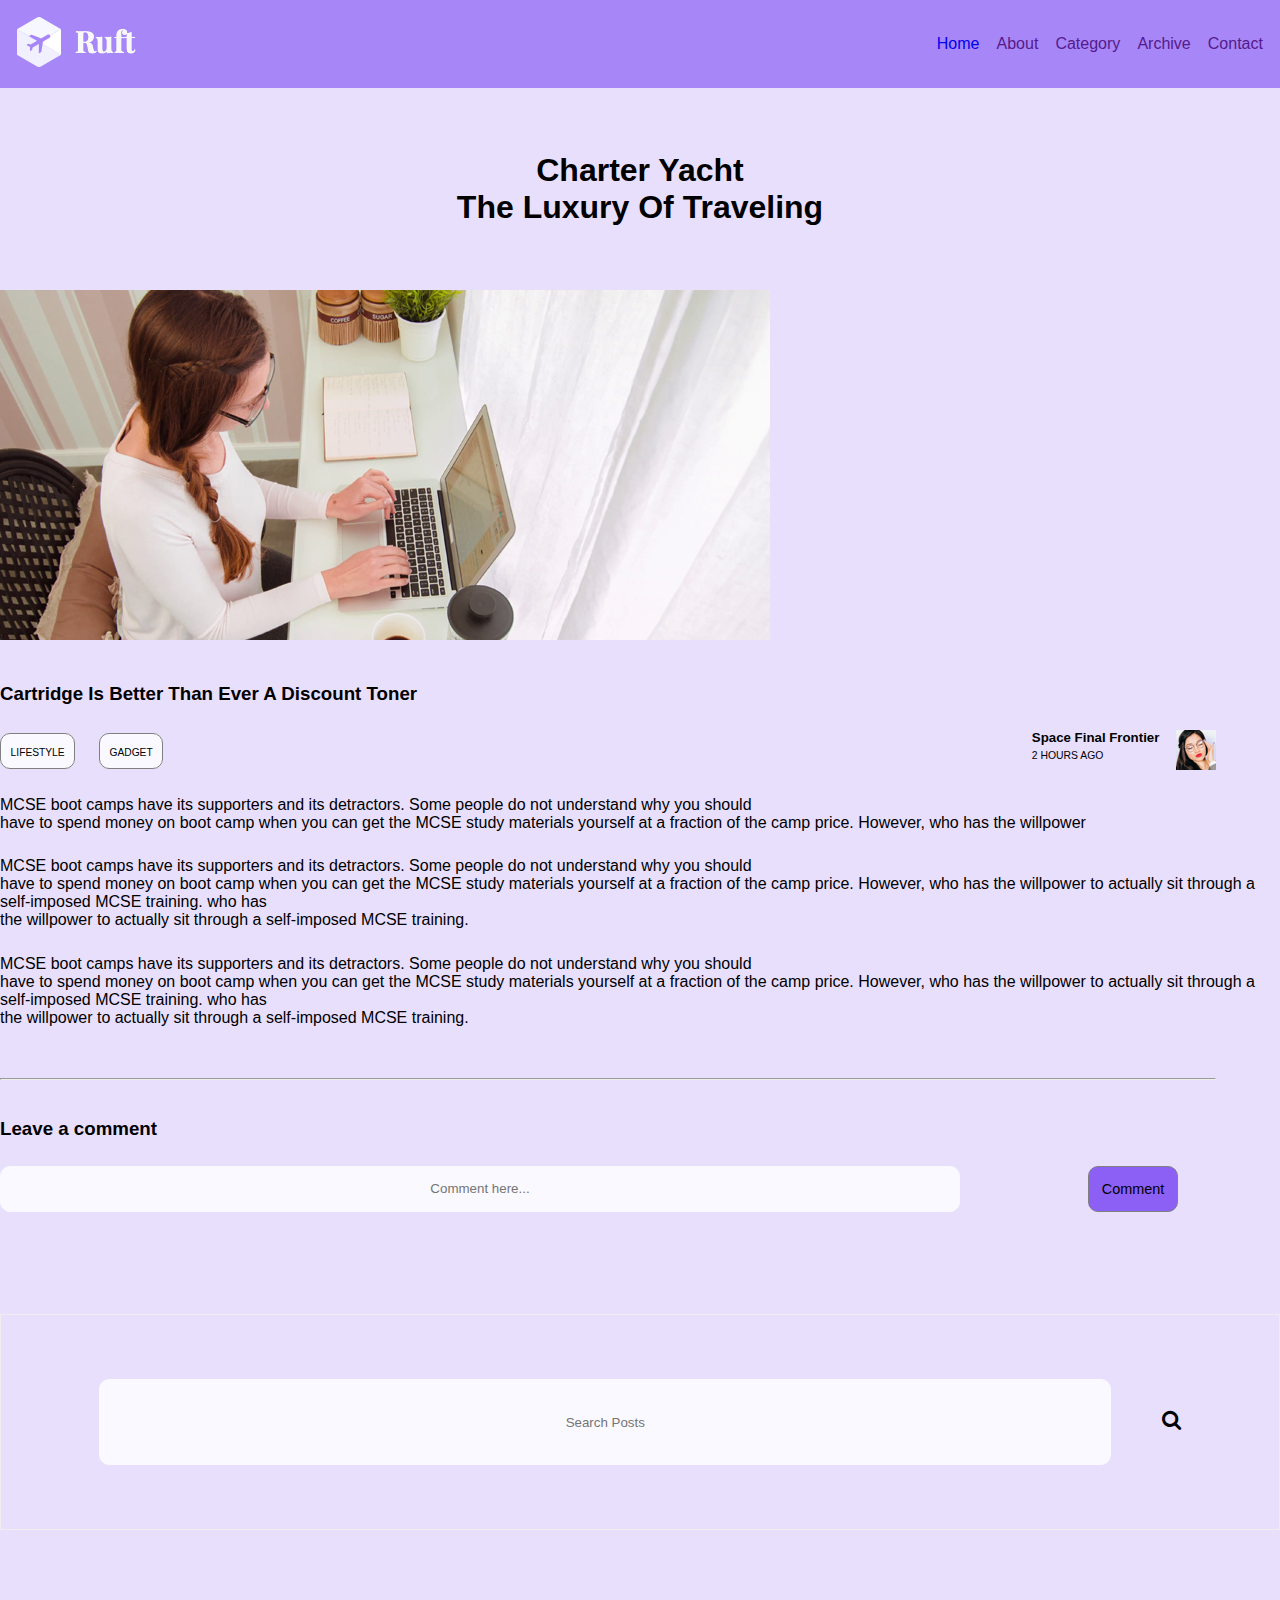
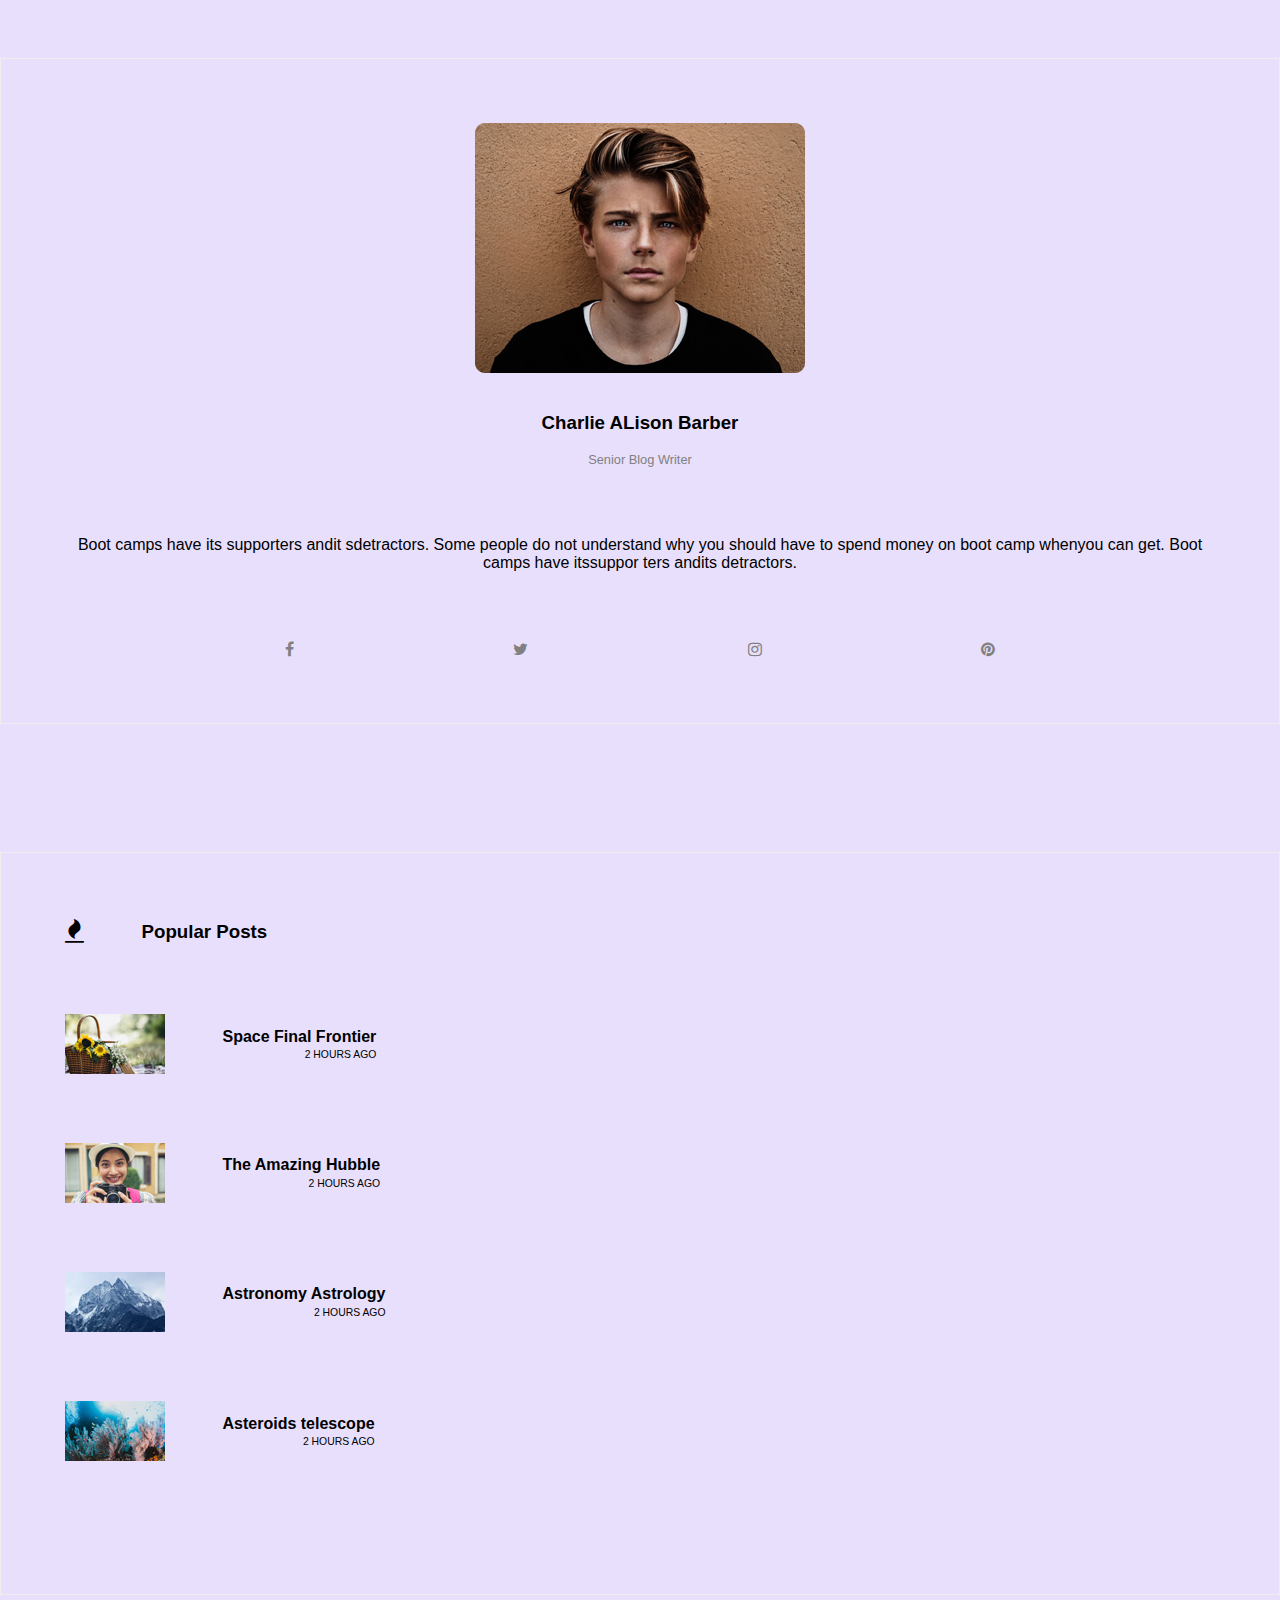
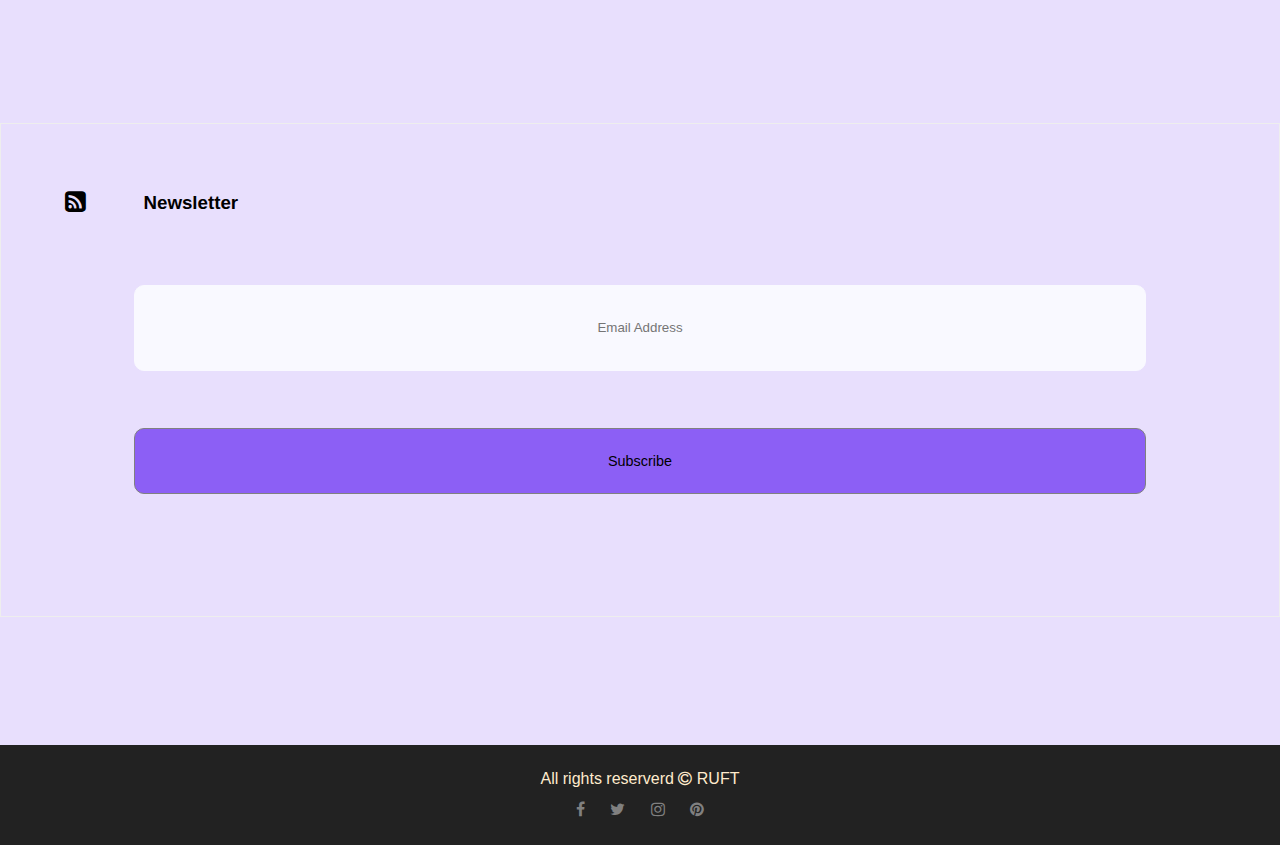
==== html/blog-post.html @ 69827016 "First commit" ====
<!DOCTYPE html>
<html lang="en">
<head>
    <meta charset="UTF-8">
    <meta name="viewport" content="width=device-width, initial-scale=1.0">
    <meta http-equiv="X-UA-Compatible" content="ie=edge">
    <title>RUFT</title>
    <link rel = "stylesheet" type = "text/css" href = "https://stackpath.bootstrapcdn.com/font-awesome/4.7.0/css/font-awesome.min.css"/>
    <link rel = "stylesheet" type = "text/css" href = "../css/blog-post.css" />
</head>
<body>
    <div class="container">

        <div class="logo">
            <a href="index.html"><img src="../images/logo.png"/></a>
        </div>
      
        <ul class="menu">
            <a class="menu-item" href="index.html"><li>Home</li></a>
            <a class="menu-item" href=""><li>About</li></a>
            <a class="menu-item" href=""><li>Category</li></a>
            <a class="menu-item" href=""><li>Archive</li></a>
            <a class="menu-item" href=""><li>Contact</li></a>
        </ul>
      
        <h1 class="header">
            Charter Yacht<br>The Luxury Of Traveling
        </h1>
      
        <div class="blog">
            <div class="article">
                <img src="../images/news-blog.jpg">
                <h3>Cartridge Is Better Than Ever A Discount Toner</h3>
                <div class="blog-details">
                    <div class="tags">
                        <span class="tag"><a class="tag-link" href="#">LIFESTYLE</a></span>
                        <span class="tag"><a class="tag-link" href="#">GADGET</a></span>
                    </div>
                    <div class="user-details">
                        <div class="user-name">
                            <h5>Space Final Frontier</h5>
                            <span class="time">2 HOURS AGO</span>
                        </div> 
                        <img src="../images/user-img.jpg">
                    </div>
                </div>
                <p>MCSE boot camps have its supporters and its detractors. Some people do not understand why you should<br>have to spend money on boot camp when you can get the MCSE study materials yourself at a fraction of the camp price. However, who has the willpower</p>
                <p>MCSE boot camps have its supporters and its detractors. Some people do not understand why you should<br>have to spend money on boot camp when you can get the MCSE study materials yourself at a fraction of the camp price. However, who has the willpower to actually sit through a self-imposed MCSE training. who has<br>the willpower to actually sit through a self-imposed MCSE training.</p>
                <p>MCSE boot camps have its supporters and its detractors. Some people do not understand why you should<br>have to spend money on boot camp when you can get the MCSE study materials yourself at a fraction of the camp price. However, who has the willpower to actually sit through a self-imposed MCSE training. who has<br>the willpower to actually sit through a self-imposed MCSE training.</p>
                <hr class="horizonral-line">

                <h3>Leave a comment</h3>
              
                <div class="comment">
                    <input class="comment-input" type="text" placeholder="Comment here..."/>
                    <p class="comment-button"><a class="comment-link" href="#">Comment</a></p>
                </div>
            </div>
        </div>
      
        <div class="sidebar">
            <div class="search">
                <input class="search-input" type="text" placeholder="Search Posts"/>
                <a class="search-link" href="#"><i class="fa fa-search"></i></a>
            </div>
            <div class="author">
                <img src="../images/user2.png">
                <h3>Charlie ALison Barber</h3>
                <p class="job-title">Senior Blog Writer</p>
                <p class="author-description">Boot camps have its supporters andit sdetractors. Some people do not understand why you should have to spend money on boot camp whenyou can get. Boot camps have itssuppor ters andits detractors.</p>
                <ul class="social">
                    <li><a class="social-link" href="#"><i class="fa fa-facebook-f"></i></a></li>
                    <li><a class="social-link" href="#"><i class="fa fa-twitter"></i></a></li>
                    <li><a class="social-link" href="#"><i class="fa fa-instagram"></i></a></li>
                    <li><a class="social-link" href="#"><i class="fa fa-pinterest"></i></a></li>
                </ul>
            </div>
            <div class="popular-posts">
                <div class="row">
                    <span class="popular-icon"><i class="fa fa-fire"></i></span>
                    <div class="row-item"><h3>Popular Posts</h3></div>
                </div>
                <div class="row">
                    <img src="../images/r1.jpg">
                    <div class="row-item">
                        <h4>Space Final Frontier</h4>
                        <p class="time">2 HOURS AGO</p>
                    </div>
                </div>
                <div class="row">
                    <img src="../images/r2.jpg">
                    <div class="row-item">
                        <h4>The Amazing Hubble</h4>
                        <p class="time">2 HOURS AGO</p>
                    </div>
                </div>
                <div class="row">
                    <img src="../images/r3.jpg">
                    <div class="row-item">
                        <h4>Astronomy Astrology</h4>
                        <p class="time">2 HOURS AGO</p>
                    </div>
                </div>
                <div class="row">
                    <img src="../images/r4.jpg">
                    <div class="row-item">
                        <h4>Asteroids telescope</h4>
                        <p class="time">2 HOURS AGO</p>
                    </div>
                </div>
            </div>

            <div class="newsletter">
                <div class="row">
                    <span class="popular-icon"><i class="fa fa-rss-square"></i></span>
                    <div class="row-item"><h3>Newsletter</h3></div>
                </div>

                <div class="subscribe">
                    <input class="search-input" type="text" placeholder="Email Address"/>
                    <p class="subscribe-button"><a class="subscribe-link" href="#">Subscribe</a></p>
                </div>
            </div>
        </div>
      
        <div class="footer">
            <div class="copyright">All rights reserverd <i class="fa fa-copyright"></i> RUFT</div>
            <ul class="footer-social">
                <li class="footer-social-link"><a class="social-link" href="#"><i class="fa fa-facebook-f"></i></a></li>
                <li class="footer-social-link"><a class="social-link" href="#"><i class="fa fa-twitter"></i></a></li>
                <li class="footer-social-link"><a class="social-link" href="#"><i class="fa fa-instagram"></i></a></li>
                <li class="footer-social-link"><a class="social-link" href="#"><i class="fa fa-pinterest"></i></a></li>
            </ul>
        </div>
    </div>
</body>
</html>
---- css/blog-post.css ----
* {
    padding: 0;
    margin: 0;
    font-family: sans-serif;
    box-sizing: border-box;
}

body {
    background-color: rgba(140, 95, 245, 0.2);
}

.container {
    display: grid;
    grid-template-columns: repeat(8, 1fr);
    grid-template-rows: auto;
    grid-template-areas: 
    "logo menuItems menuItems menuItems menuItems menuItems menuItems menuItems"
    "header header header header header header header header"
    ". blog blog blog blog sidebar sidebar ."
    "footer footer footer footer footer footer footer footer";
}

.menu {
    grid-area: menuItems;
    display: flex;
    flex-direction: row;
    justify-content: flex-end;
    list-style: none;
    align-items: center;
    background-color: rgba(140, 95, 245, 0.7);
}

.logo {
    grid-area: logo;
    background-color: rgba(140, 95, 245, 0.7);
    padding: 4%;
}

.menu-item {
    padding-right: 2%;
    text-decoration: none;
}

.header {
    grid-area: header;
    justify-self: center;
    text-align: center;
    padding-top: 5%;
    padding-bottom: 5%;

}

.blog {
    grid-area: blog;
}

h3 {
    padding-top: 3%;
}

p {
    padding-top: 2%;
}

.article {
    margin-bottom: 8%;
}

.blog-details {
    display: flex;
    flex-direction: row;
    justify-content: flex-start;
    margin-top: 2%;
    align-items: center;
}

.tag-link {
    text-decoration: none;
    color: black;
    font-size: 80%;
}

.tags {
    width: 30%;
}

.tag {
    font-size: 80%;
    padding: 2.5%;
    border: 1px grey solid;
    border-radius: 10px;
    width: 18%;
    text-align: center;
    background-color: #f9f9ff;
    margin: 2% 5% 0 0;
}

.user-details {
    display: flex;
    flex-direction: row;
    justify-content: flex-end;
    width: 65%;
}

.user-name {
    margin-right: 2%;
}

.horizonral-line {
    margin-top: 4%;
    width: 95%;
}

.comment {
    display: flex;
    flex-direction: row;
    justify-content: flex-start;
    margin-top: 2%;
}

.comment-link {
    text-decoration: none;
    color: black;
    font-size: 90%;
}

.comment-input {
    background-color: rgb(249, 249, 255);
    border: 0.5px rgb(249, 249, 255) solid;
    border-radius: 10px;
    text-align: center;
    width: 75%;
}

.comment-button {
    border: 1px grey solid;
    border-radius: 10px;
    text-align: center;
    background-color: rgb(140, 95, 245);
    margin-left: 10%;
    padding: 1%;
}

.sidebar {
    grid-area: sidebar;
    justify-self: center;
}

.search, .author, .popular-posts, .newsletter {
    border: 1px #EEE solid;
    padding: 5%;
    margin-bottom: 10%;
}

.search-input {
    background-color: rgb(249, 249, 255);
    border: 0.5px rgb(249, 249, 255) solid;
    border-radius: 10px;
    text-align: center;
    padding: 3% 0 3% 0;
    width: 88%;
}

.fa-search {
    font-size: 130%;
    padding-left: 4%;
}

.search-link {
    text-decoration: none;
    color: black;
}

.job-title {
    margin-top: -5px;
    color: grey;
    font-size: 80%;
}

.author-description {
    margin: 4% 0 6% 0;
}

.social {
    display: flex;
    flex-direction: row;
    list-style: none;
    justify-content: space-evenly;
}

.social-link {
    text-decoration: none;
    color: grey;
}

.popular-icon {
    font-size: 150%;
}

.row {
    display: flex;
    flex-direction: row;
    margin-bottom: 6%;
    align-items: center;
}

.row-item {
    margin-left: 5%;
}

.time {
    font-size: 65%;
    justify-self: end;
}

.subscribe {
    text-align: center;
    padding: 0 auto;
}

.subscribe-link {
    text-decoration: none;
    color: black;
    font-size: 90%;
}

.subscribe-button {
    margin: 5% auto;
    padding: 2%;
    border: 1px grey solid;
    border-radius: 10px;
    width: 88%;
    text-align: center;
    background-color: rgb(140, 95, 245);
}

.copyright {
    color: blanchedalmond;
    margin-top: 2%;
}

.footer-social {
    display: flex;
    flex-direction: row;
    list-style: none;
    justify-content: center;
}

.footer-social-link {
    text-decoration: none;
    color: grey;
    padding: 1%;
    margin-bottom: 1%;
}

.footer {
    grid-area: footer;
    background-color: #222222;
    height: 100%;
    text-align: center;
}


@media (min-width: 300px) and (max-width: 500px) {
    .container {
        display: grid;
        grid-template-columns: repeat(3, 1fr);
        grid-template-rows: auto;
        grid-template-areas: 
        "logo menuItems menuItems "
        "header header header "
        "blog blog blog "
        "sidebar sidebar sidebar "
        "footer footer footer ";
    }

    .search, .author, .popular-posts, .newsletter {
        text-align: center;
    }

    .button {
        width: 50%;
    }
}

@media (min-width: 501px) and (max-width: 720px) {
    .container {
        display: grid;
        grid-template-columns: repeat(3, 1fr);
        grid-template-rows: auto;
        grid-template-areas: 
        "logo menuItems menuItems "
        "header header header "
        "blog blog blog "
        "sidebar sidebar sidebar "
        "footer footer footer ";
    }

    .search, .author, .popular-posts, .newsletter {
        text-align: center;
    }

    .button {
        width: 25%;
    }
}

@media (min-width: 721px) and (max-width: 1540px) {
    .container {
        display: grid;
        grid-template-columns: repeat(6, 1fr);
        grid-template-rows: auto;
        grid-template-areas: 
        "logo logo menuItems menuItems menuItems menuItems"
        "header header header header header header"
        "blog blog blog blog blog blog"
        "sidebar sidebar sidebar sidebar sidebar sidebar "
        "footer footer footer footer footer footer";
    }

    .search, .author, .popular-posts, .newsletter {
        text-align: center;
    }

    .button {
        width: 25%;
    }
}
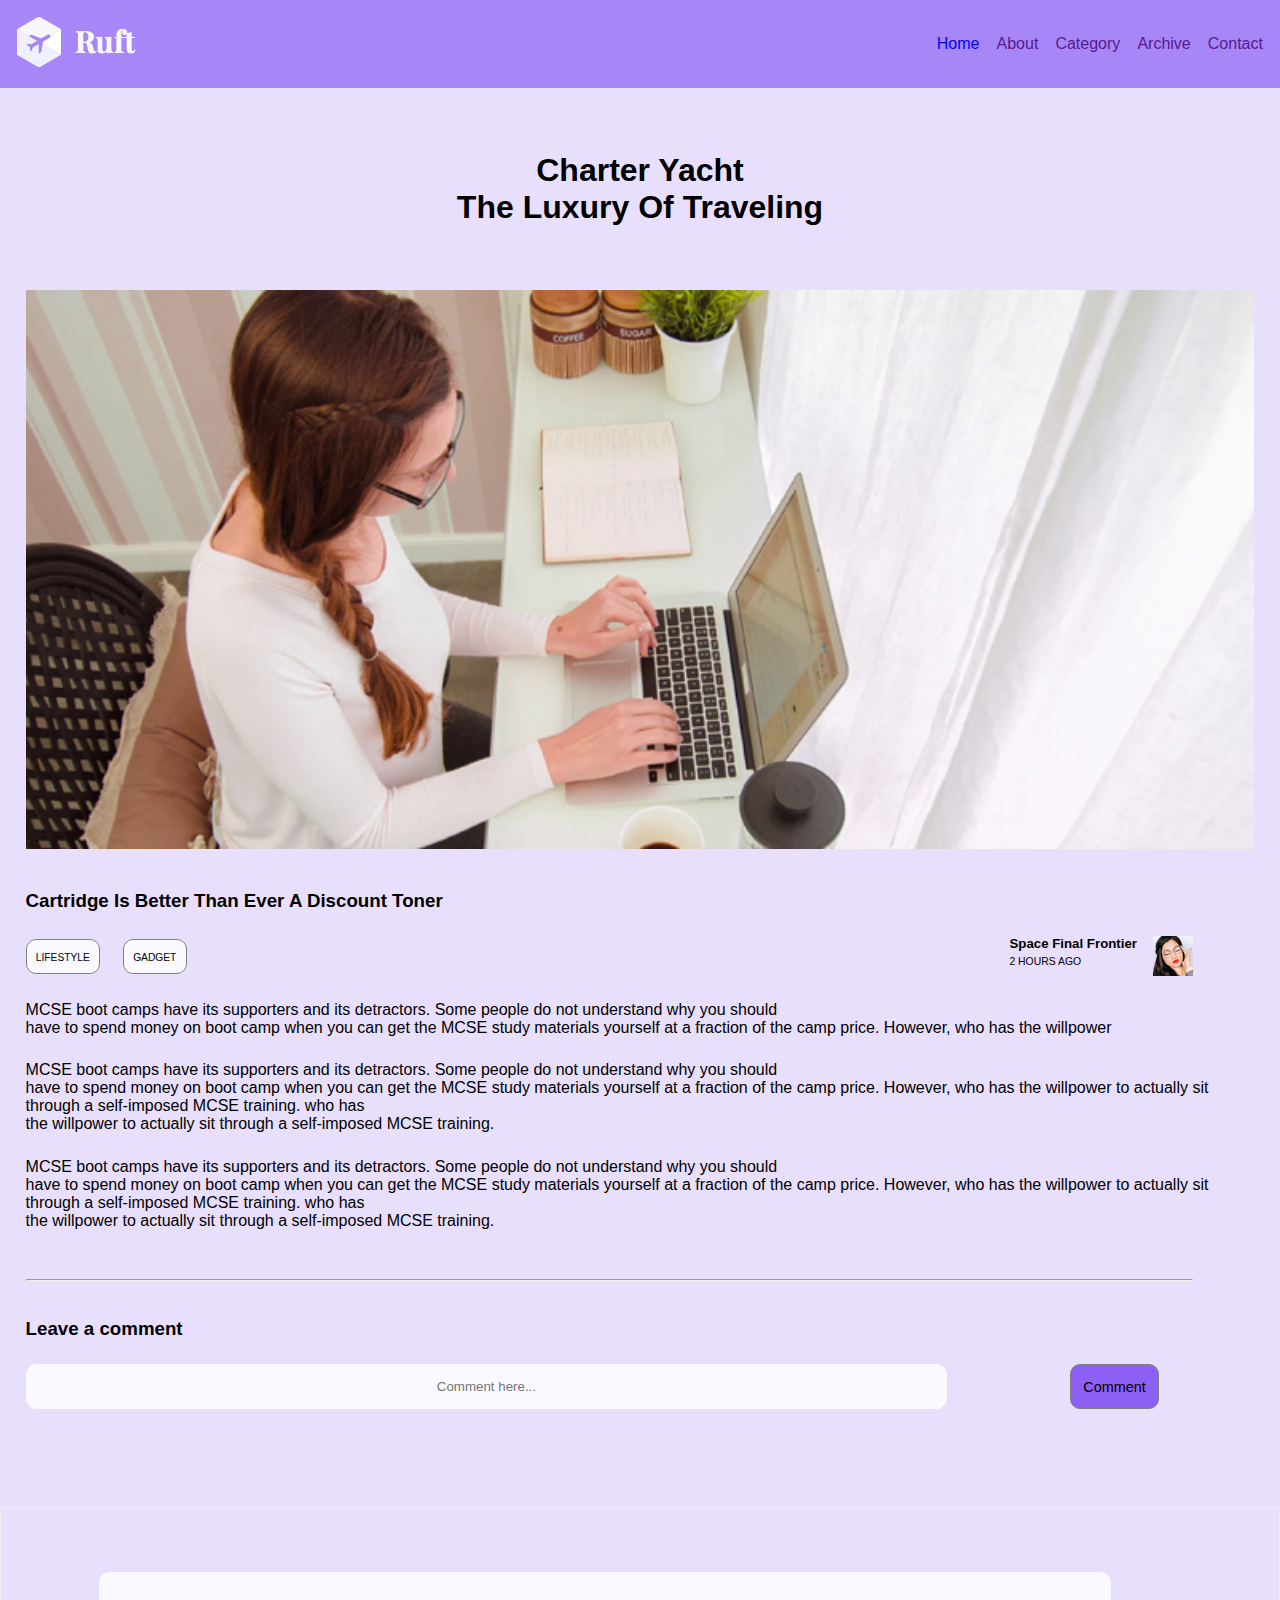
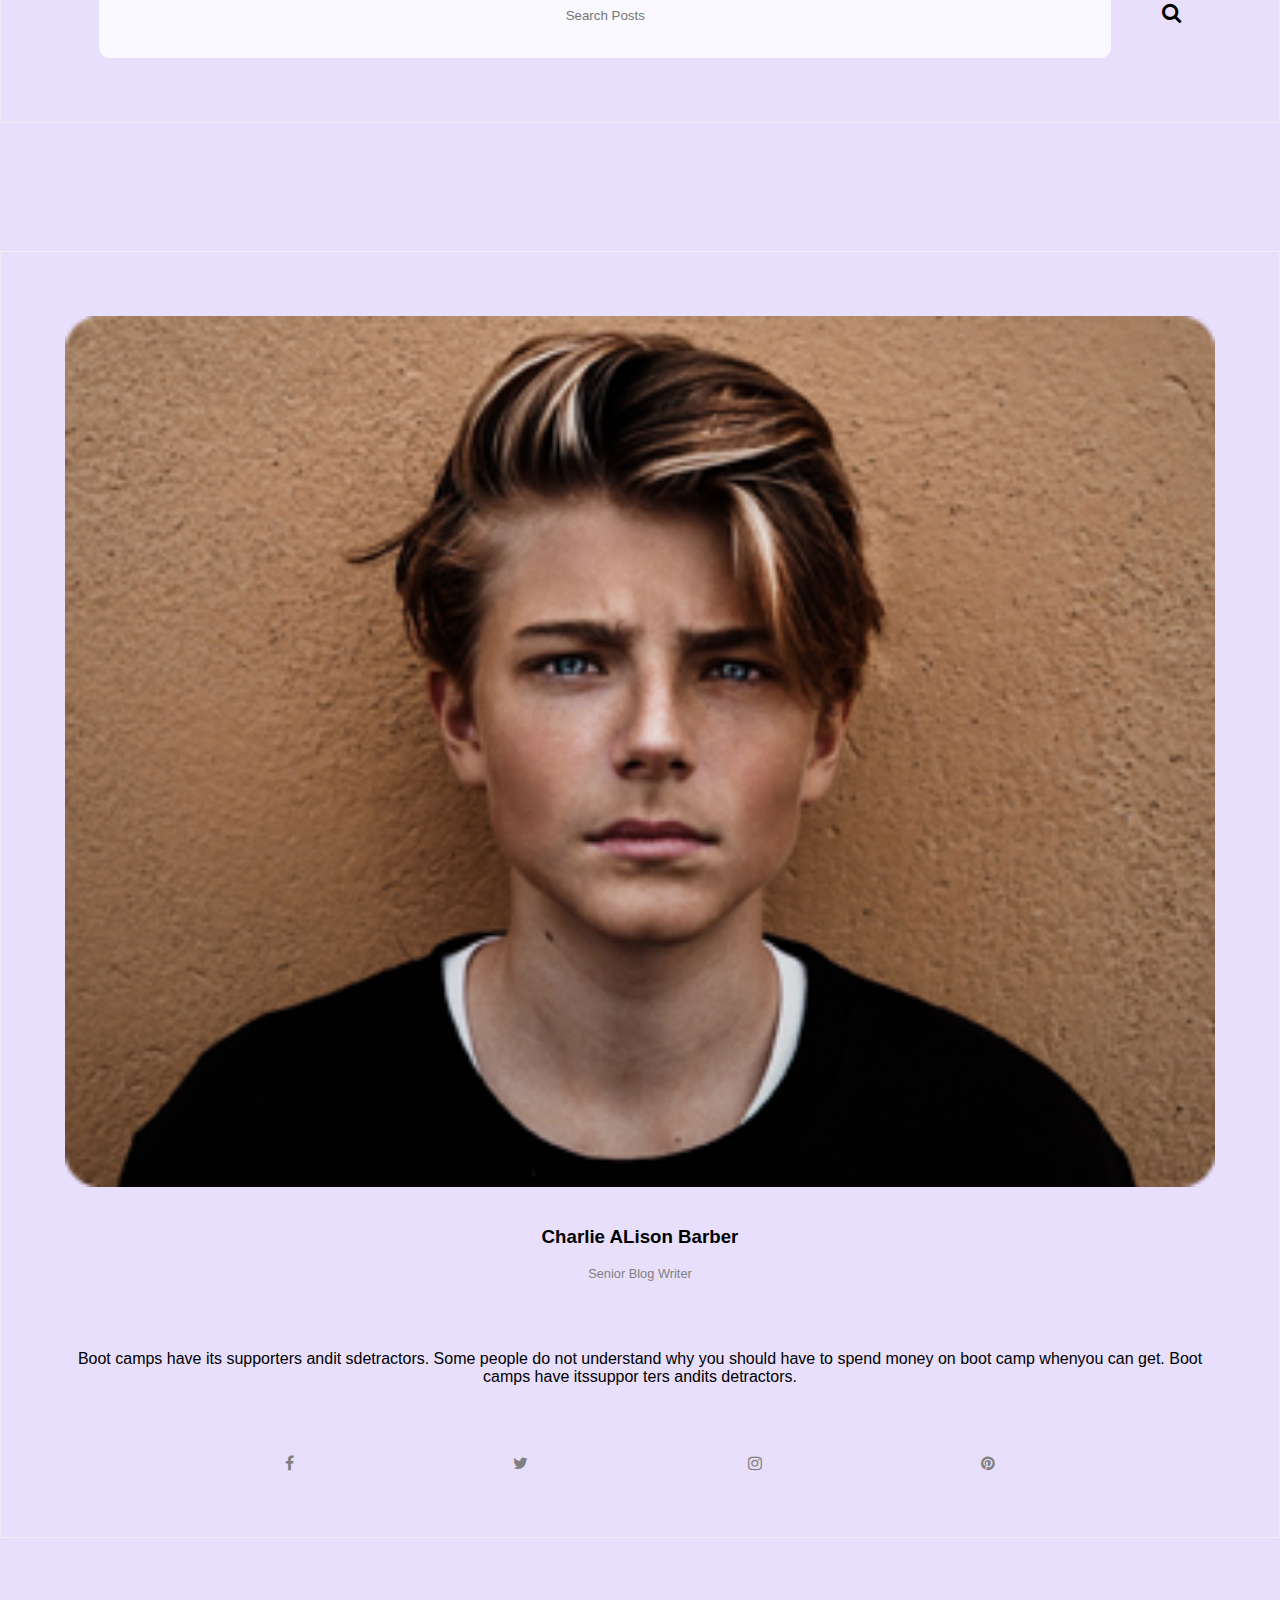
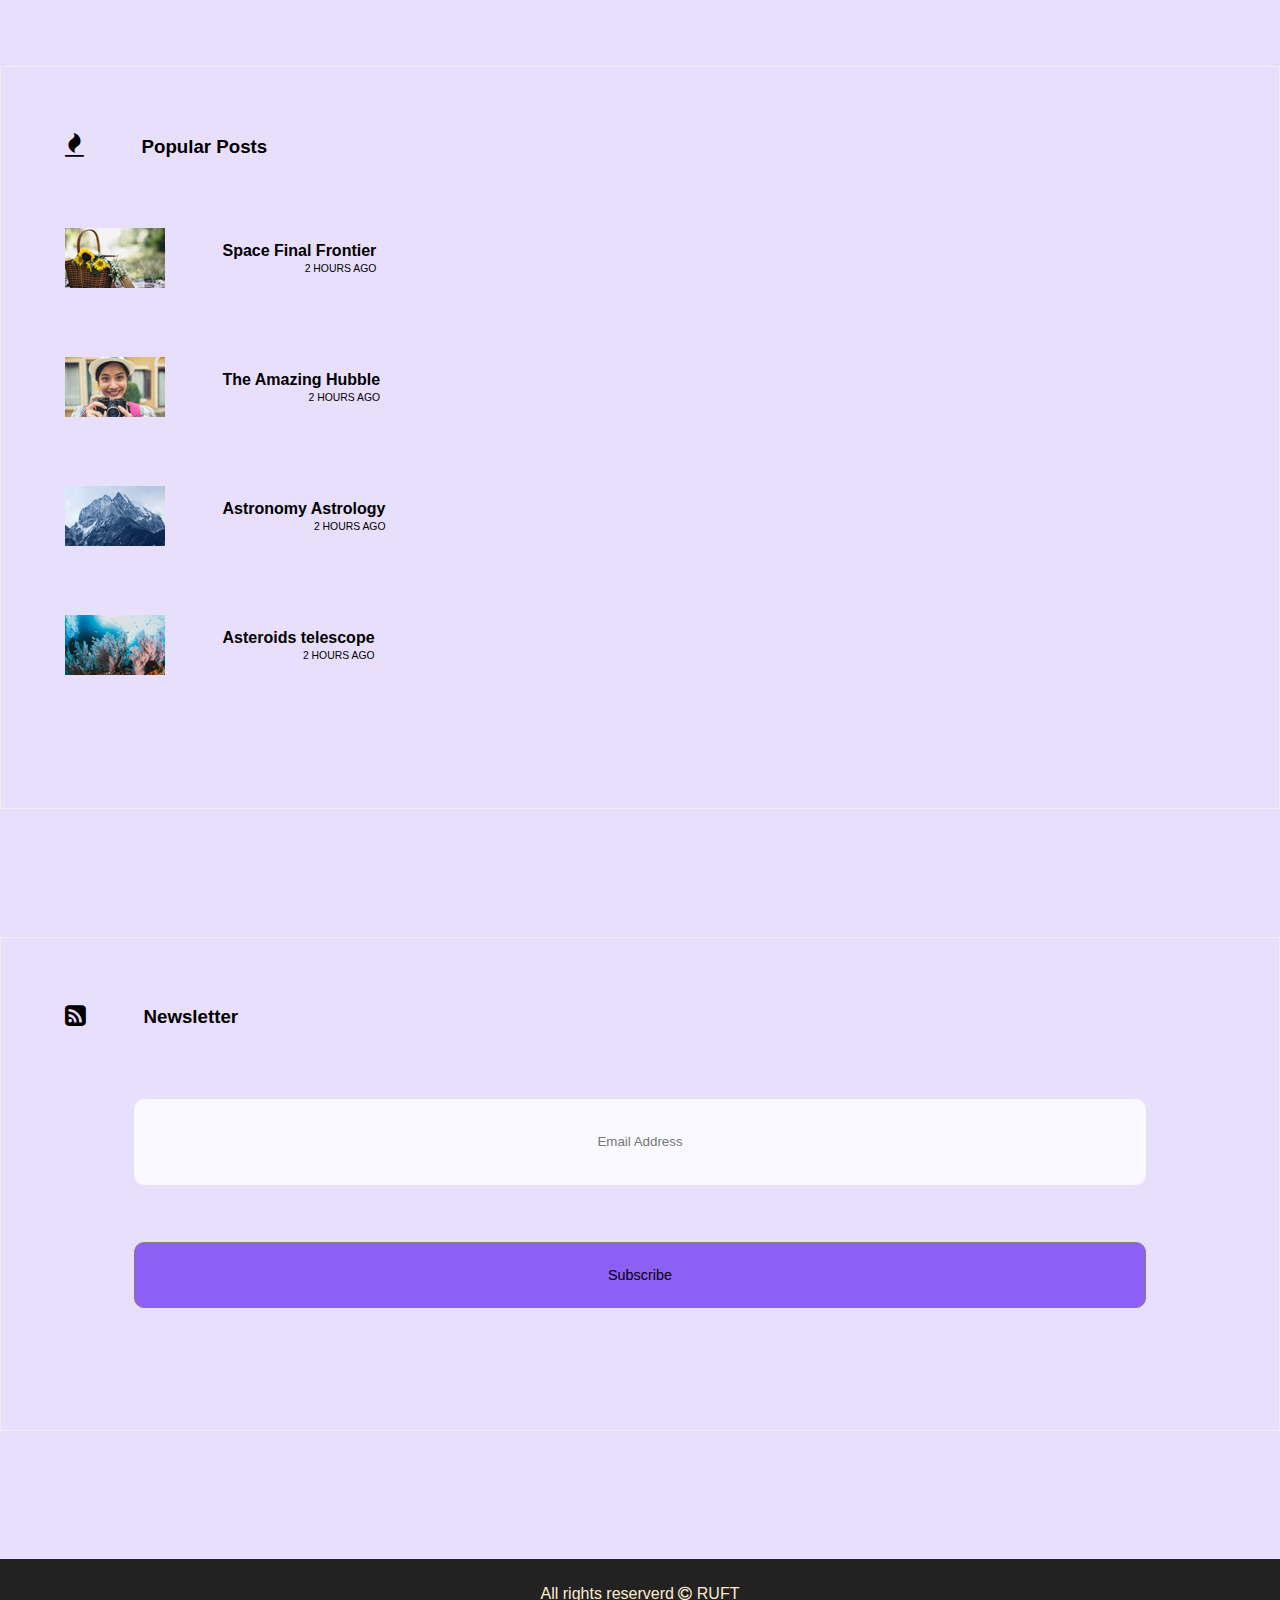
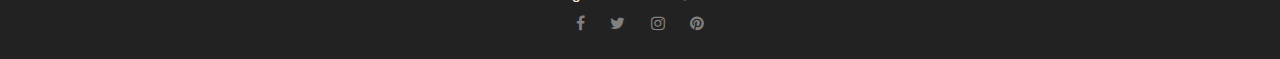
==== commit e81365d3: "fixing bugs" ====
--- a/html/blog-post.html
+++ b/html/blog-post.html
@@ -12,11 +12,11 @@
     <div class="container">
 
         <div class="logo">
-            <a href="index.html"><img src="../images/logo.png"/></a>
+            <a href="../index.html"><img src="../images/logo.png"/></a>
         </div>
       
         <ul class="menu">
-            <a class="menu-item" href="index.html"><li>Home</li></a>
+            <a class="menu-item" href="../index.html"><li>Home</li></a>
             <a class="menu-item" href=""><li>About</li></a>
             <a class="menu-item" href=""><li>Category</li></a>
             <a class="menu-item" href=""><li>Archive</li></a>
@@ -28,8 +28,8 @@
         </h1>
       
         <div class="blog">
-            <div class="article">
-                <img src="../images/news-blog.jpg">
+            <article class="article">
+                <img class="article-image" src="../images/news-blog.jpg">
                 <h3>Cartridge Is Better Than Ever A Discount Toner</h3>
                 <div class="blog-details">
                     <div class="tags">
@@ -55,16 +55,16 @@
                     <input class="comment-input" type="text" placeholder="Comment here..."/>
                     <p class="comment-button"><a class="comment-link" href="#">Comment</a></p>
                 </div>
-            </div>
+            </article>
         </div>
       
-        <div class="sidebar">
+        <sidebar class="sidebar">
             <div class="search">
                 <input class="search-input" type="text" placeholder="Search Posts"/>
                 <a class="search-link" href="#"><i class="fa fa-search"></i></a>
             </div>
             <div class="author">
-                <img src="../images/user2.png">
+                <img class="author-img" src="../images/user2.png">
                 <h3>Charlie ALison Barber</h3>
                 <p class="job-title">Senior Blog Writer</p>
                 <p class="author-description">Boot camps have its supporters andit sdetractors. Some people do not understand why you should have to spend money on boot camp whenyou can get. Boot camps have itssuppor ters andits detractors.</p>
@@ -121,9 +121,9 @@
                     <p class="subscribe-button"><a class="subscribe-link" href="#">Subscribe</a></p>
                 </div>
             </div>
-        </div>
+        </sidebar>
       
-        <div class="footer">
+        <footer class="footer">
             <div class="copyright">All rights reserverd <i class="fa fa-copyright"></i> RUFT</div>
             <ul class="footer-social">
                 <li class="footer-social-link"><a class="social-link" href="#"><i class="fa fa-facebook-f"></i></a></li>
@@ -131,7 +131,7 @@
                 <li class="footer-social-link"><a class="social-link" href="#"><i class="fa fa-instagram"></i></a></li>
                 <li class="footer-social-link"><a class="social-link" href="#"><i class="fa fa-pinterest"></i></a></li>
             </ul>
-        </div>
+        </footer>
     </div>
 </body>
 </html>--- a/css/blog-post.css
+++ b/css/blog-post.css
@@ -1,3 +1,8 @@
+@import "./article-oneItem.css";
+@import "./sidebar.css";
+@import "./footer.css";
+
+
 * {
     padding: 0;
     margin: 0;
@@ -50,218 +55,8 @@
 
 }
 
-.blog {
-    grid-area: blog;
-}
-
-h3 {
-    padding-top: 3%;
-}
-
-p {
-    padding-top: 2%;
-}
-
-.article {
-    margin-bottom: 8%;
-}
-
-.blog-details {
-    display: flex;
-    flex-direction: row;
-    justify-content: flex-start;
-    margin-top: 2%;
-    align-items: center;
-}
-
-.tag-link {
-    text-decoration: none;
-    color: black;
-    font-size: 80%;
-}
-
-.tags {
-    width: 30%;
-}
-
-.tag {
-    font-size: 80%;
-    padding: 2.5%;
-    border: 1px grey solid;
-    border-radius: 10px;
-    width: 18%;
-    text-align: center;
-    background-color: #f9f9ff;
-    margin: 2% 5% 0 0;
-}
-
-.user-details {
-    display: flex;
-    flex-direction: row;
-    justify-content: flex-end;
-    width: 65%;
-}
-
-.user-name {
-    margin-right: 2%;
-}
-
-.horizonral-line {
-    margin-top: 4%;
-    width: 95%;
-}
-
-.comment {
-    display: flex;
-    flex-direction: row;
-    justify-content: flex-start;
-    margin-top: 2%;
-}
-
-.comment-link {
-    text-decoration: none;
-    color: black;
-    font-size: 90%;
-}
-
-.comment-input {
-    background-color: rgb(249, 249, 255);
-    border: 0.5px rgb(249, 249, 255) solid;
-    border-radius: 10px;
-    text-align: center;
-    width: 75%;
-}
-
-.comment-button {
-    border: 1px grey solid;
-    border-radius: 10px;
-    text-align: center;
-    background-color: rgb(140, 95, 245);
-    margin-left: 10%;
-    padding: 1%;
-}
-
-.sidebar {
-    grid-area: sidebar;
-    justify-self: center;
-}
-
-.search, .author, .popular-posts, .newsletter {
-    border: 1px #EEE solid;
-    padding: 5%;
-    margin-bottom: 10%;
-}
-
-.search-input {
-    background-color: rgb(249, 249, 255);
-    border: 0.5px rgb(249, 249, 255) solid;
-    border-radius: 10px;
-    text-align: center;
-    padding: 3% 0 3% 0;
-    width: 88%;
-}
-
-.fa-search {
-    font-size: 130%;
-    padding-left: 4%;
-}
-
-.search-link {
-    text-decoration: none;
-    color: black;
-}
-
-.job-title {
-    margin-top: -5px;
-    color: grey;
-    font-size: 80%;
-}
-
-.author-description {
-    margin: 4% 0 6% 0;
-}
-
-.social {
-    display: flex;
-    flex-direction: row;
-    list-style: none;
-    justify-content: space-evenly;
-}
-
-.social-link {
-    text-decoration: none;
-    color: grey;
-}
-
-.popular-icon {
-    font-size: 150%;
-}
-
-.row {
-    display: flex;
-    flex-direction: row;
-    margin-bottom: 6%;
-    align-items: center;
-}
-
-.row-item {
-    margin-left: 5%;
-}
-
-.time {
-    font-size: 65%;
-    justify-self: end;
-}
-
-.subscribe {
-    text-align: center;
-    padding: 0 auto;
-}
-
-.subscribe-link {
-    text-decoration: none;
-    color: black;
-    font-size: 90%;
-}
-
-.subscribe-button {
-    margin: 5% auto;
-    padding: 2%;
-    border: 1px grey solid;
-    border-radius: 10px;
-    width: 88%;
-    text-align: center;
-    background-color: rgb(140, 95, 245);
-}
-
-.copyright {
-    color: blanchedalmond;
-    margin-top: 2%;
-}
-
-.footer-social {
-    display: flex;
-    flex-direction: row;
-    list-style: none;
-    justify-content: center;
-}
-
-.footer-social-link {
-    text-decoration: none;
-    color: grey;
-    padding: 1%;
-    margin-bottom: 1%;
-}
-
-.footer {
-    grid-area: footer;
-    background-color: #222222;
-    height: 100%;
-    text-align: center;
-}
-
-
 @media (min-width: 300px) and (max-width: 500px) {
+    
     .container {
         display: grid;
         grid-template-columns: repeat(3, 1fr);
@@ -277,10 +72,41 @@
     .search, .author, .popular-posts, .newsletter {
         text-align: center;
     }
+    .logo {
+        padding-top: 30%;
+    }
 
+    .menu {
+        flex-direction: column; 
+    }
+
+    .menu-item {
+        padding: 3%;
+        margin-left: 50%;
+    }
+
+    .blog {
+        margin-left: 2%;
+    }
+
+    .blog-details {
+        margin-top: 3%;
+    }
+   .tags {
+       visibility: hidden;
+   }
     .button {
         width: 50%;
     }
+
+    .search-input {
+        width: 80%;
+    }
+
+    .subscribe-button {
+        width: 80%;
+    }
+
 }
 
 @media (min-width: 501px) and (max-width: 720px) {
@@ -300,12 +126,16 @@
         text-align: center;
     }
 
+    .blog {
+        margin-left: 2%;
+    }
+
     .button {
         width: 25%;
     }
 }
 
-@media (min-width: 721px) and (max-width: 1540px) {
+@media (min-width: 721px) and (max-width: 1300px) {
     .container {
         display: grid;
         grid-template-columns: repeat(6, 1fr);
@@ -322,6 +152,10 @@
         text-align: center;
     }
 
+    .blog {
+        margin-left: 2%;
+    }
+    
     .button {
         width: 25%;
     }
